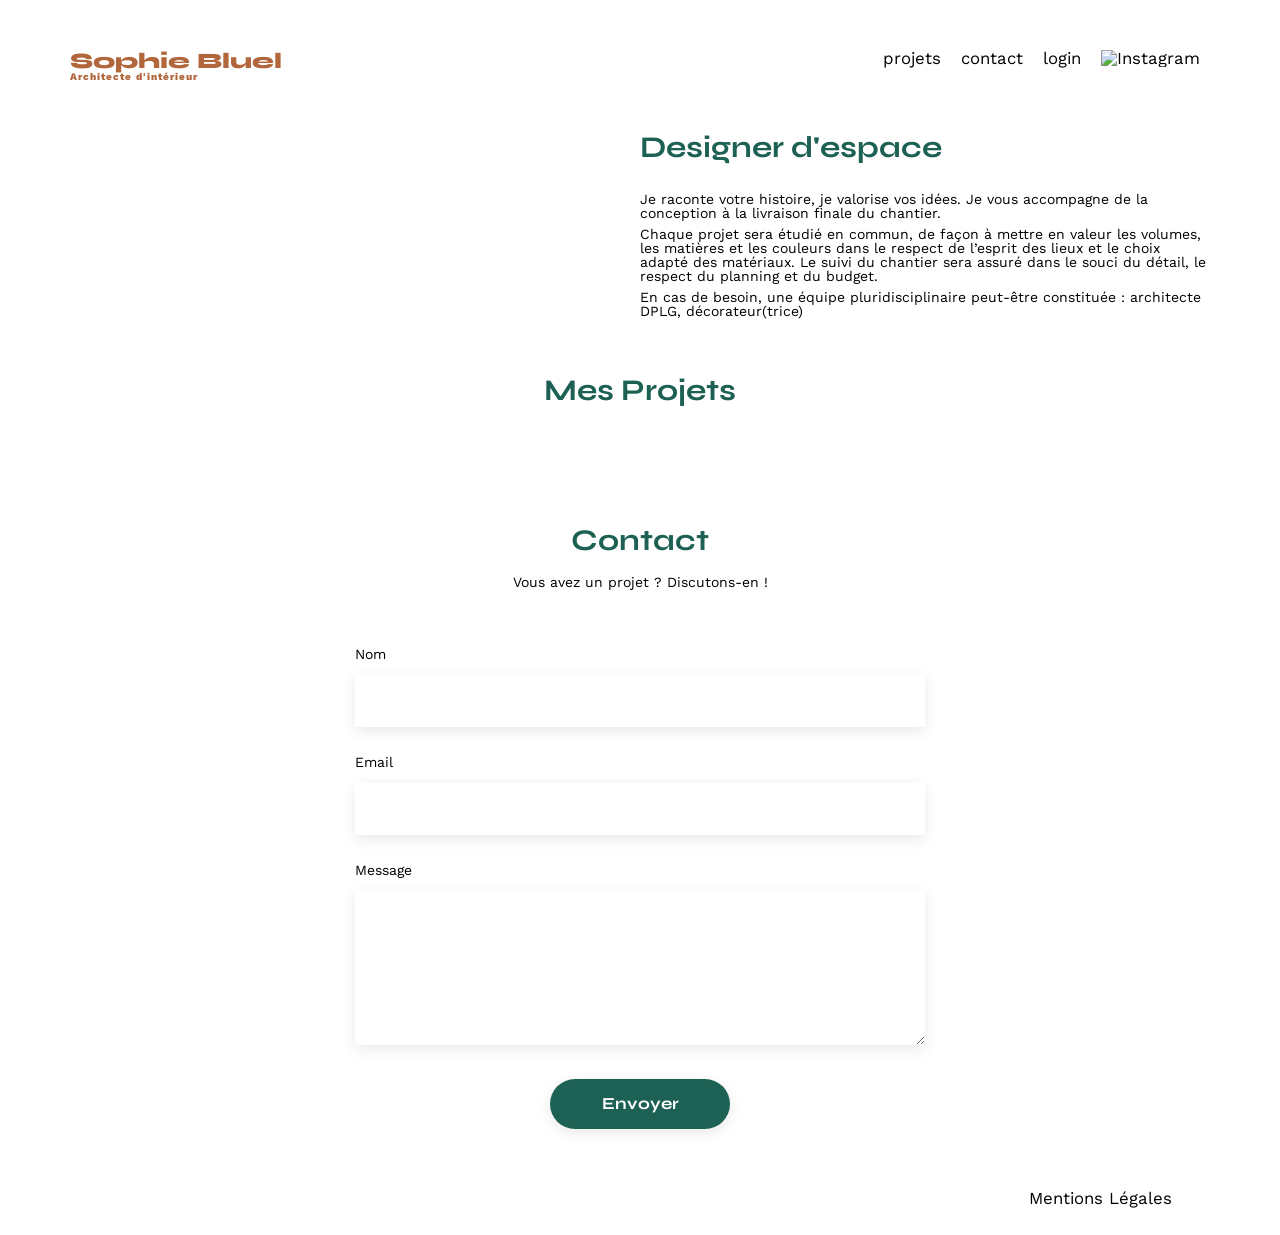
==== FrontEnd/index.html @ 79fe88b2 "ajout de la structure de la modale d’édition des projets" ====
<!DOCTYPE html>
<html lang="fr">
<head>
	<meta charset="UTF-8">
	<title>Sophie Bluel - Architecte d'intérieur</title>
	<meta name="viewport" content="width=device-width, initial-scale=1.0">
	<link rel="preconnect" href="https://fonts.googleapis.com">
	<link rel="preconnect" href="https://fonts.gstatic.com" crossorigin>
	<link href="https://fonts.googleapis.com/css2?family=Syne:wght@700;800&family=Work+Sans&display=swap" rel="stylesheet">
	<meta name="description" content="">
	<link rel="stylesheet" href="./assets/style.css">
</head>
<body>
<header>
	<h1>Sophie Bluel <span>Architecte d'intérieur</span></h1>
	<nav>
		<ul>
			<li>projets</li>
			<li>contact</li>
			<li>login</li>
			<li><img src="./assets/icons/instagram.png" alt="Instagram"></li>
		</ul>
	</nav>
</header>
<main>
	<section id="introduction">
		<figure>
			<img src="./assets/images/sophie-bluel.png" alt="">
		</figure>
		<article>
			<h2>Designer d'espace</h2>
			<p>Je raconte votre histoire, je valorise vos idées. Je vous accompagne de la conception à la livraison finale du chantier.</p>
			<p>Chaque projet sera étudié en commun, de façon à mettre en valeur les volumes, les matières et les couleurs dans le respect de l’esprit des lieux et le choix adapté des matériaux. Le suivi du chantier sera assuré dans le souci du détail, le respect du planning et du budget.</p>
			<p>En cas de besoin, une équipe pluridisciplinaire peut-être constituée : architecte DPLG, décorateur(trice)</p>
		</article>
	</section>
	<section id="portfolio">
		<h2>Mes Projets</h2>
		<div class="filters"></div>
		<div class="gallery"></div>
	</section>
	<section id="contact">
		<h2>Contact</h2>
		<p>Vous avez un projet ? Discutons-en !</p>
		<form action="#" method="post">
			<label for="name">Nom</label>
			<input type="text" name="name" id="name">
			<label for="email">Email</label>
			<input type="email" name="email" id="email">
			<label for="message">Message</label>
			<textarea name="message" id="message" cols="30" rows="10"></textarea>
			<input type="submit" value="Envoyer">
		</form>
	</section>
</main>

<footer>
	<nav>
		<ul>
			<li>Mentions Légales</li>
		</ul>
	</nav>
</footer>
<script src="script.js"></script>

</body>
</html>
---- FrontEnd/assets/style.css ----
/* http://meyerweb.com/eric/tools/css/reset/
   v2.0 | 20110126
   License: none (public domain)
*/

html, body, div, span, applet, object, iframe,
h1, h2, h3, h4, h5, h6, p, blockquote, pre,
a, abbr, acronym, address, big, cite, code,
del, dfn, em, img, ins, kbd, q, s, samp,
small, strike, strong, sub, sup, tt, var,
b, u, i, center,
dl, dt, dd, ol, ul, li,
fieldset, form, label, legend,
table, caption, tbody, tfoot, thead, tr, th, td,
article, aside, canvas, details, embed,
figure, figcaption, footer, header, hgroup,
menu, nav, output, ruby, section, summary,
time, mark, audio, video {
	margin: 0;
	padding: 0;
	border: 0;
	font-size: 100%;
	font: inherit;
	vertical-align: baseline;
}
/* HTML5 display-role reset for older browsers */
article, aside, details, figcaption, figure,
footer, header, hgroup, menu, nav, section {
	display: block;
}
body {
	line-height: 1;
}
ol, ul {
	list-style: none;
}
blockquote, q {
	quotes: none;
}
blockquote:before, blockquote:after,
q:before, q:after {
	content: '';
	content: none;
}
table {
	border-collapse: collapse;
	border-spacing: 0;
}
/** end reset css**/
body {
	max-width: 1140px;
	margin:auto;
	font-family: 'Work Sans' ;
	font-size: 14px;
}
header {
	display: flex;
	justify-content: space-between;
	margin: 50px 0
}
section {
	margin: 50px 0
}

h1{
	display: flex;
	flex-direction: column;
	font-family: 'Syne';
	font-size: 22px;
	font-weight: 800;
	color: #B1663C
}

h1 > span {
	font-family: 'Work Sans';
	font-size:10px;
	letter-spacing: 0.1em;
;
}

h2{
	font-family: 'Syne';
	font-weight: 700;
	font-size: 30px;
	color: #1D6154
}
nav ul {
	display: flex;
	align-items: center;
	list-style-type: none;

}
nav li {
	padding: 0 10px;
	font-size: 1.2em;
}

li:hover {
	color: #B1663C;
}
#introduction {
	display: flex;
	align-items: center;
}
#introduction figure {
	flex: 1
}
#introduction img {
	display: block;
	margin: auto;
	width: 80%;
}

#introduction article {
	flex: 1
}
#introduction h2 {
	margin-bottom: 1em;
}

#introduction p {
	margin-bottom: 0.5em;
}
#portfolio h2 {
	text-align: center;
	margin-bottom: 1em;
}

.filters {
  display: flex;
  justify-content: center;
  gap: 12px;
  margin-bottom: 40px;
  flex-wrap: wrap;
}


.filter-btn {
  background-color: white;
  border: 1px solid #1D6154;
  color: #1D6154;
  padding: 9px 22px;
  border-radius: 60px;
  cursor: pointer;
  font-family: 'Syne', sans-serif;
  font-size: 16px;
  font-weight: 700;
}


.filter-btn:hover {
  background-color: #1D6154;
  color: white;
}


.filter-btn.active {
  background-color: #1D6154;
  color: white;
}

.gallery {
	width: 100%;
	display: grid;
	grid-template-columns: 1fr 1fr 1fr;
	grid-column-gap: 20px;
	grid-row-gap: 20px;
}

.gallery img {
	width: 100%;

}
#contact {
	width: 50%;
margin: auto;
}
#contact > * {
	text-align: center;

}
#contact h2{
	margin-bottom: 20px;
}
#contact form {
	text-align: left;
	margin-top:30px;
	display: flex;
	flex-direction: column;
}

#contact input {
	height: 50px;
	font-size: 1.2em;
	border: none;
	box-shadow: 0px 4px 14px rgba(0, 0, 0, 0.09);
}
#contact label {
	margin: 2em 0 1em 0;
}
#contact textarea {
	border: none;
	box-shadow: 0px 4px 14px rgba(0, 0, 0, 0.09);
}

input[type="submit"]{
	font-family: 'Syne';
	font-weight: 700;
	color: white;
	background-color: #1D6154;
	margin : 2em auto ;
	width: 180px;
	text-align: center;
	border-radius: 60px ;
}

footer nav ul {
	display: flex;
	justify-content: flex-end;
	margin: 2em
}
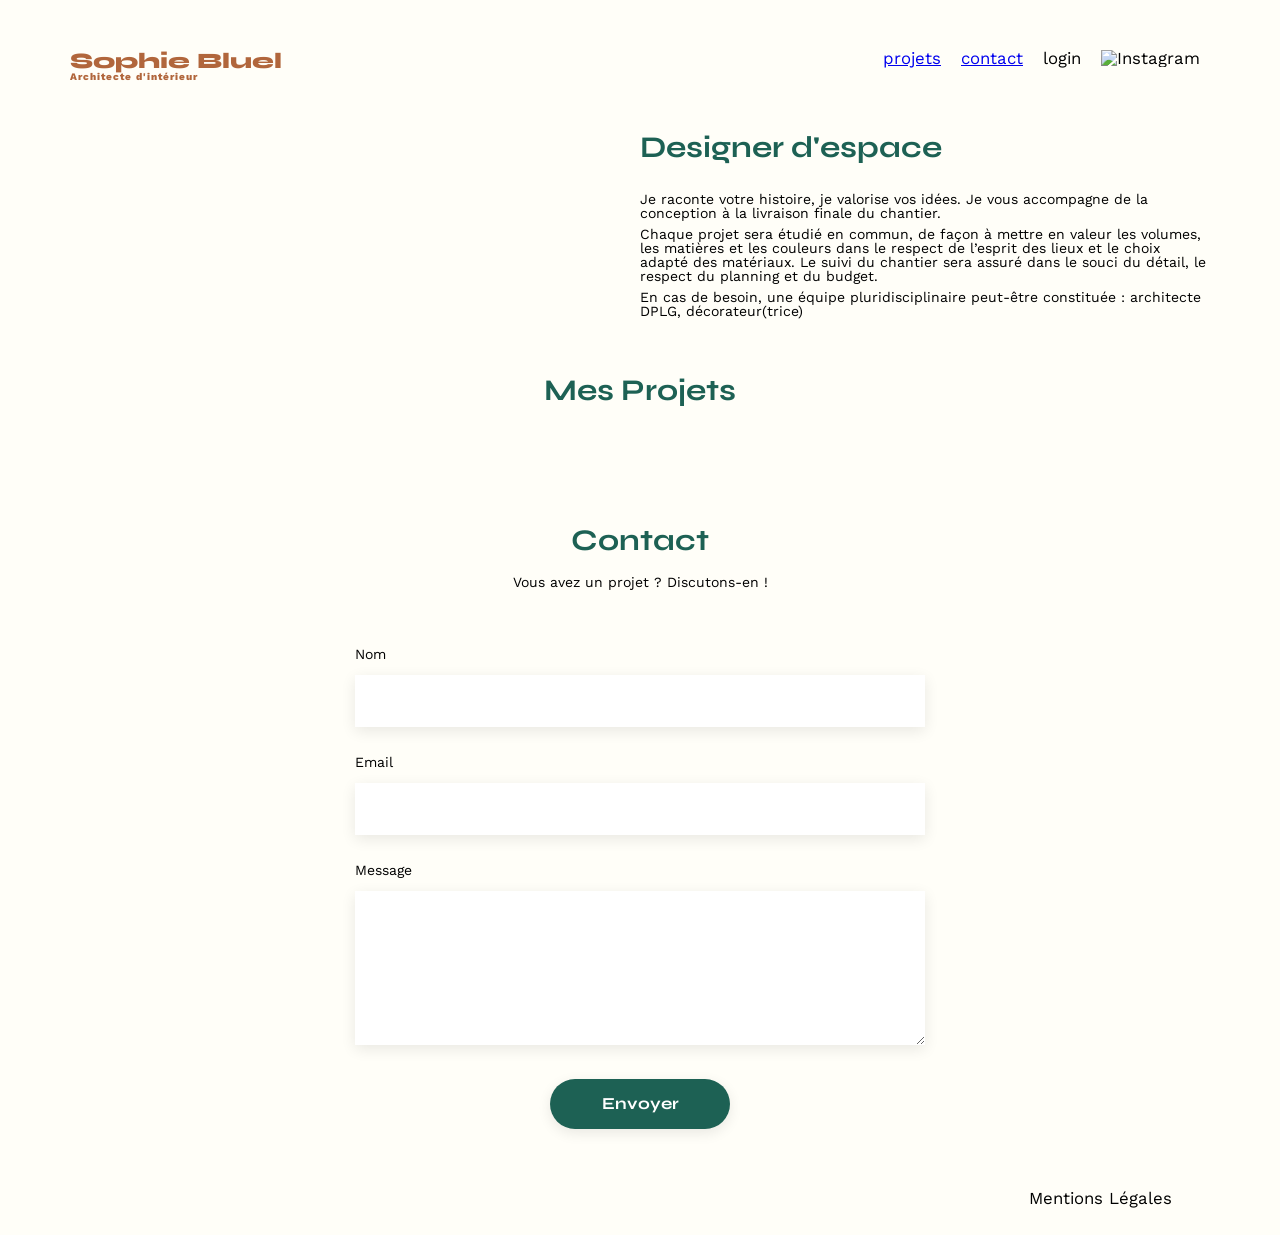
==== commit 03131627: "intégration de la structure du modale" ====
--- a/FrontEnd/index.html
+++ b/FrontEnd/index.html
@@ -15,9 +15,9 @@
 	<h1>Sophie Bluel <span>Architecte d'intérieur</span></h1>
 	<nav>
 		<ul>
-			<li>projets</li>
-			<li>contact</li>
-			<li>login</li>
+			<li><a href="./index.html">projets</a></li>
+            <li><a href="./index.html#contact">contact</a></li>
+			<li><a href="./login.html">login</a></li>
 			<li><img src="./assets/icons/instagram.png" alt="Instagram"></li>
 		</ul>
 	</nav>
@@ -61,6 +61,48 @@
 		</ul>
 	</nav>
 </footer>
+<!--  MODALE  -->
+<div id="modal-overlay" class="modal-overlay" style="display: none;">
+    <div class="modal" id="modal">
+        <span class="close-modal">&times;</span>
+
+        <!-- Contenu Galerie -->
+        <div class="modal-gallery-section">
+            <h3>Galerie photo</h3>
+            <div class="modal-gallery"></div>
+
+            <div class="modal-separator"></div>
+
+            <button class="open-add-photo">Ajouter une photo</button>
+        </div>
+
+        <!-- Contenu Ajout Photo -->
+        <div class="modal-add-section" style="display:none;">
+            <span class="back-arrow">←</span>
+            <h3>Ajout photo</h3>
+
+            <form id="add-photo-form">
+                <div class="add-photo-upload">
+                    <img id="preview-image" style="display:none;">
+                    <label for="photo-input" class="upload-btn">+ Ajouter photo</label>
+                    <input type="file" id="photo-input" accept="image/*" hidden>
+                    <p>jpg, png : 4mo max</p>
+                </div>
+
+                <label>Titre</label>
+                <input type="text" id="photo-title">
+
+                <label>Catégorie</label>
+                <select id="photo-category"></select>
+
+                <div class="modal-separator"></div>
+
+                <button class="validate-photo">Valider</button>
+            </form>
+        </div>
+    </div>
+</div>
+
 <script src="script.js"></script>
 
 </body>
--- a/FrontEnd/assets/style.css
+++ b/FrontEnd/assets/style.css
@@ -52,12 +52,15 @@
 	margin:auto;
 	font-family: 'Work Sans' ;
 	font-size: 14px;
+	background-color: #FFFEF8;
 }
 header {
 	display: flex;
 	justify-content: space-between;
 	margin: 50px 0
 }
+
+
 section {
 	margin: 50px 0
 }
@@ -220,3 +223,212 @@
 	margin: 2em
 }
 
+/* ---- PAGE LOGIN ---- */
+
+body.login-page header {
+    width: 80%;
+    margin: 0 auto;
+    padding-top: 30px;
+    display: flex;
+    justify-content: space-between;
+    align-items: center;
+    font-family: 'Syne', sans-serif;
+}
+
+body.login-page header img {
+    width: 20px;
+}
+
+
+body.login-page header nav ul {
+    display: flex;
+    gap: 15px;
+}
+
+body.login-page header nav ul li a {
+    text-decoration: none;
+    color: #1D6154;
+    font-family: 'Syne', sans-serif;
+    font-weight: 600;
+    font-size: 16px;
+}
+
+body.login-page header nav ul li a:hover {
+    color: #0E3F35;
+}
+
+#login {
+    width: 40%;
+    margin: 120px auto;
+    text-align: center;
+}
+
+#login h2 {
+    font-family: Syne, sans-serif;
+    font-size: 30px;
+    color: #1D6154;
+    margin-bottom: 40px;
+}
+
+.login-form {
+    display: flex;
+    flex-direction: column;
+    gap: 20px;
+}
+
+.login-form label {
+    text-align: left;
+    font-weight: 600;
+    font-family: Syne, sans-serif;
+    color: #1D6154;
+    margin-bottom: 5px;
+}
+
+
+.login-form input {
+    height: 45px;
+    border-radius: 5px;
+    border: 1px solid #ccc;
+    padding: 0 10px;
+	box-shadow: 0px 4px 14px rgba(0,0,0,0.09);
+
+}
+
+.login-form button {
+    margin-top: 20px;
+    background-color: #1D6154;
+    color: white;
+    border: none;
+    border-radius: 25px;
+    padding: 12px 30px;       
+    cursor: pointer;
+    font-family: Syne;
+    font-weight: 600;
+    width: auto;             
+    display: block;
+    margin-left: auto;
+    margin-right: auto;
+}       
+
+.login-form button:hover {
+    background-color: #0e3f35;
+}
+
+body.login-page footer {
+    background-color: white;   
+    width: 100%;
+    padding: 20px 40px;
+}
+
+body.login-page footer ul {
+    list-style: none;
+    text-align: right;   
+}
+
+body.login-page footer ul li {
+    font-family: 'Syne', sans-serif;
+    color: #1D6154;
+}
+
+.forgot {
+    display: block;
+    margin-top: 15px;
+    text-align: center;
+    text-decoration: underline;
+    color: #444;
+    font-family: Syne, sans-serif;
+    font-size: 14px;
+}
+
+/* Bandeau mode édition */
+.edit-banner {
+    background: black;
+    color: white;
+    text-align: center;
+    padding: 12px 0;
+    font-family: 'Syne', sans-serif;
+}
+
+/* Bouton modifier */
+.edit-btn {
+    margin-left: 15px;
+    font-family: 'Syne';
+    font-size: 14px;
+    border: none;
+    background: none;
+    cursor: pointer;
+}
+
+/* ---- MODALE ---- */
+
+.modal-overlay {
+    position: fixed;
+    top: 0;
+    left: 0;
+    width: 100%;
+    height: 100%;
+    background: rgba(0,0,0,0.6);
+    display: flex;
+    justify-content: center;
+    align-items: center;
+    z-index: 9999;
+}
+
+.modal {
+    background: white;
+    width: 600px;
+    border-radius: 15px;
+    padding: 30px;
+    position: relative;
+}
+
+.close-modal {
+    position: absolute;
+    top: 20px;
+    right: 20px;
+    font-size: 24px;
+    cursor: pointer;
+}
+
+.back-arrow {
+    cursor: pointer;
+    font-size: 22px;
+    position: absolute;
+    top: 20px;
+    left: 20px;
+}
+
+.modal-gallery {
+    display: grid;
+    grid-template-columns: repeat(5, 1fr);
+    gap: 10px;
+}
+
+.modal-gallery img {
+    width: 100%;
+    height: 120px;
+    object-fit: cover;
+    border-radius: 4px;
+}
+
+
+.modal-separator {
+    width: 100%;
+    height: 1px;
+    background: #ccc;
+    margin: 30px 0;
+}
+
+.open-add-photo,
+.validate-photo {
+    background-color: #1D6154;
+    color: white;
+    border: none;
+    border-radius: 25px;
+    padding: 12px 30px;
+    cursor: pointer;
+    display: block;
+    margin: 0 auto;
+}
+
+
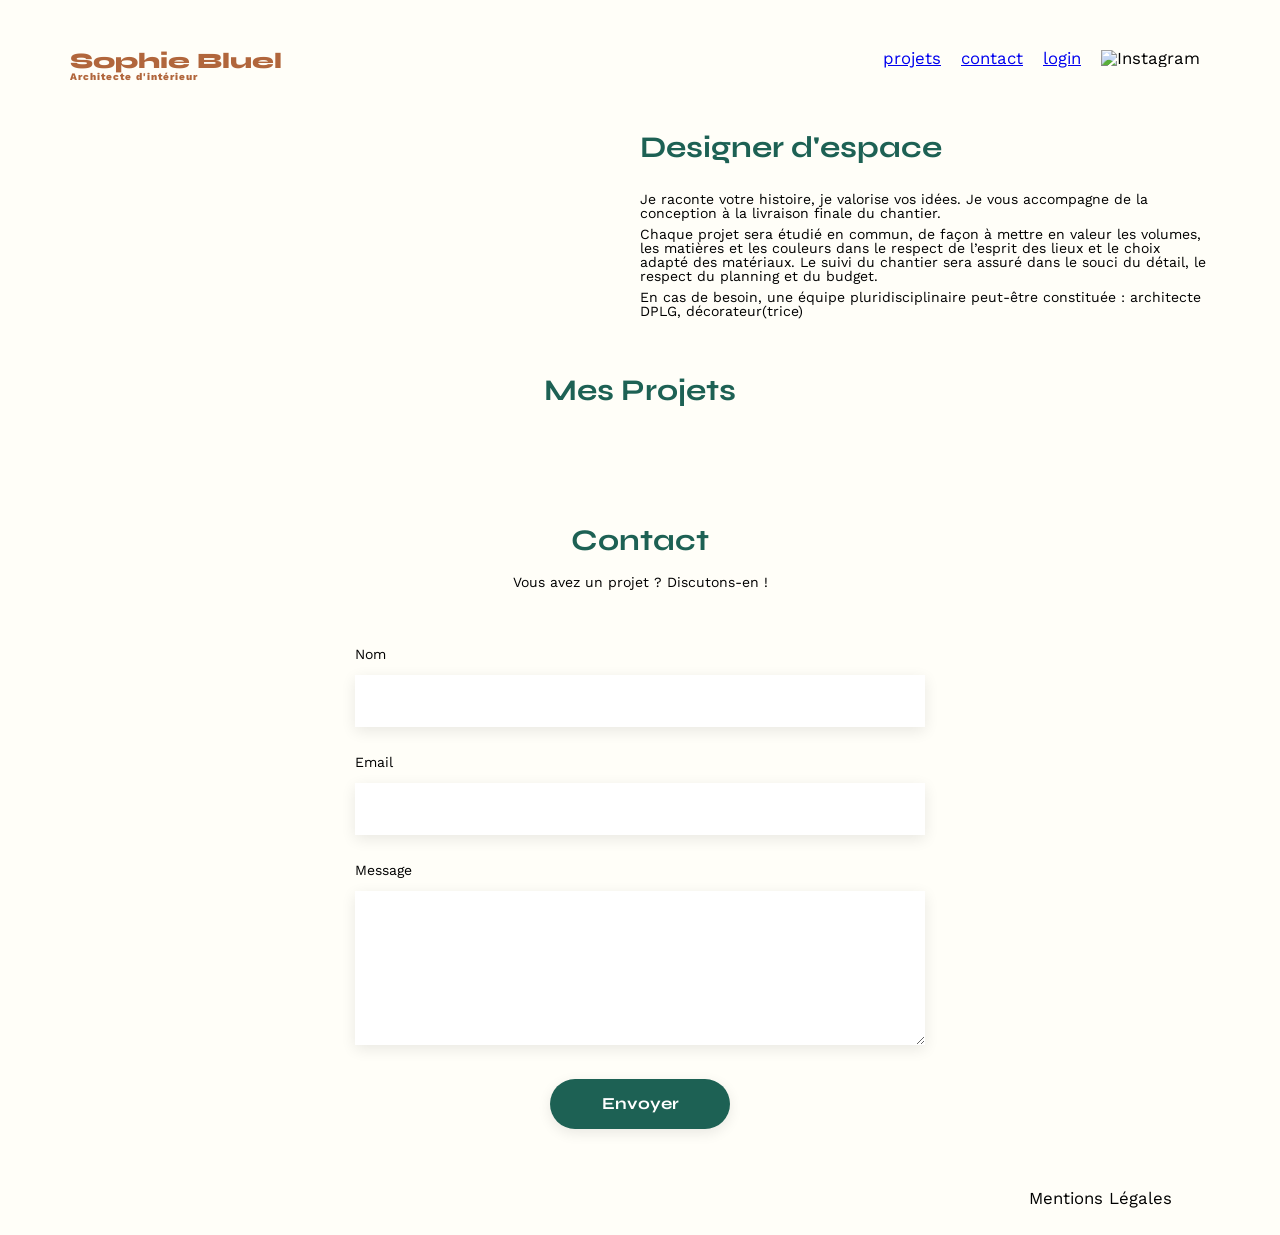
==== commit 5bef7bc2: "Intégration de la poubelle et mise en forme du code script.js" ====
--- a/FrontEnd/index.html
+++ b/FrontEnd/index.html
@@ -8,6 +8,11 @@
 	<link rel="preconnect" href="https://fonts.gstatic.com" crossorigin>
 	<link href="https://fonts.googleapis.com/css2?family=Syne:wght@700;800&family=Work+Sans&display=swap" rel="stylesheet">
 	<meta name="description" content="">
+	<link
+  rel="stylesheet"
+  href="https://cdnjs.cloudflare.com/ajax/libs/font-awesome/6.5.1/css/all.min.css"
+/>
+
 	<link rel="stylesheet" href="./assets/style.css">
 </head>
 <body>
@@ -77,13 +82,13 @@
         </div>
 
         <!-- Contenu Ajout Photo -->
-        <div class="modal-add-section" style="display:none;">
+        <div class="modal-add-section">
             <span class="back-arrow">←</span>
             <h3>Ajout photo</h3>
 
             <form id="add-photo-form">
                 <div class="add-photo-upload">
-                    <img id="preview-image" style="display:none;">
+                    <img id="preview-image">
                     <label for="photo-input" class="upload-btn">+ Ajouter photo</label>
                     <input type="file" id="photo-input" accept="image/*" hidden>
                     <p>jpg, png : 4mo max</p>
--- a/FrontEnd/assets/style.css
+++ b/FrontEnd/assets/style.css
@@ -47,6 +47,8 @@
 	border-spacing: 0;
 }
 /** end reset css**/
+
+
 body {
 	max-width: 1140px;
 	margin:auto;
@@ -59,7 +61,6 @@
 	justify-content: space-between;
 	margin: 50px 0
 }
-
 
 section {
 	margin: 50px 0
@@ -347,6 +348,7 @@
     text-align: center;
     padding: 12px 0;
     font-family: 'Syne', sans-serif;
+	
 }
 
 /* Bouton modifier */
@@ -382,6 +384,18 @@
     position: relative;
 }
 
+.modal-add-section {
+  display: none;
+}
+
+.modal-gallery-section {
+  display: block;
+}
+
+#preview-image {
+  display: none;
+}
+
 .close-modal {
     position: absolute;
     top: 20px;
@@ -411,6 +425,15 @@
     border-radius: 4px;
 }
 
+.modal-item {
+  position: relative;
+}
+
+.delete-btn {
+  position: absolute;
+  top: 5px;
+  right: 5px;
+}
 
 .modal-separator {
     width: 100%;
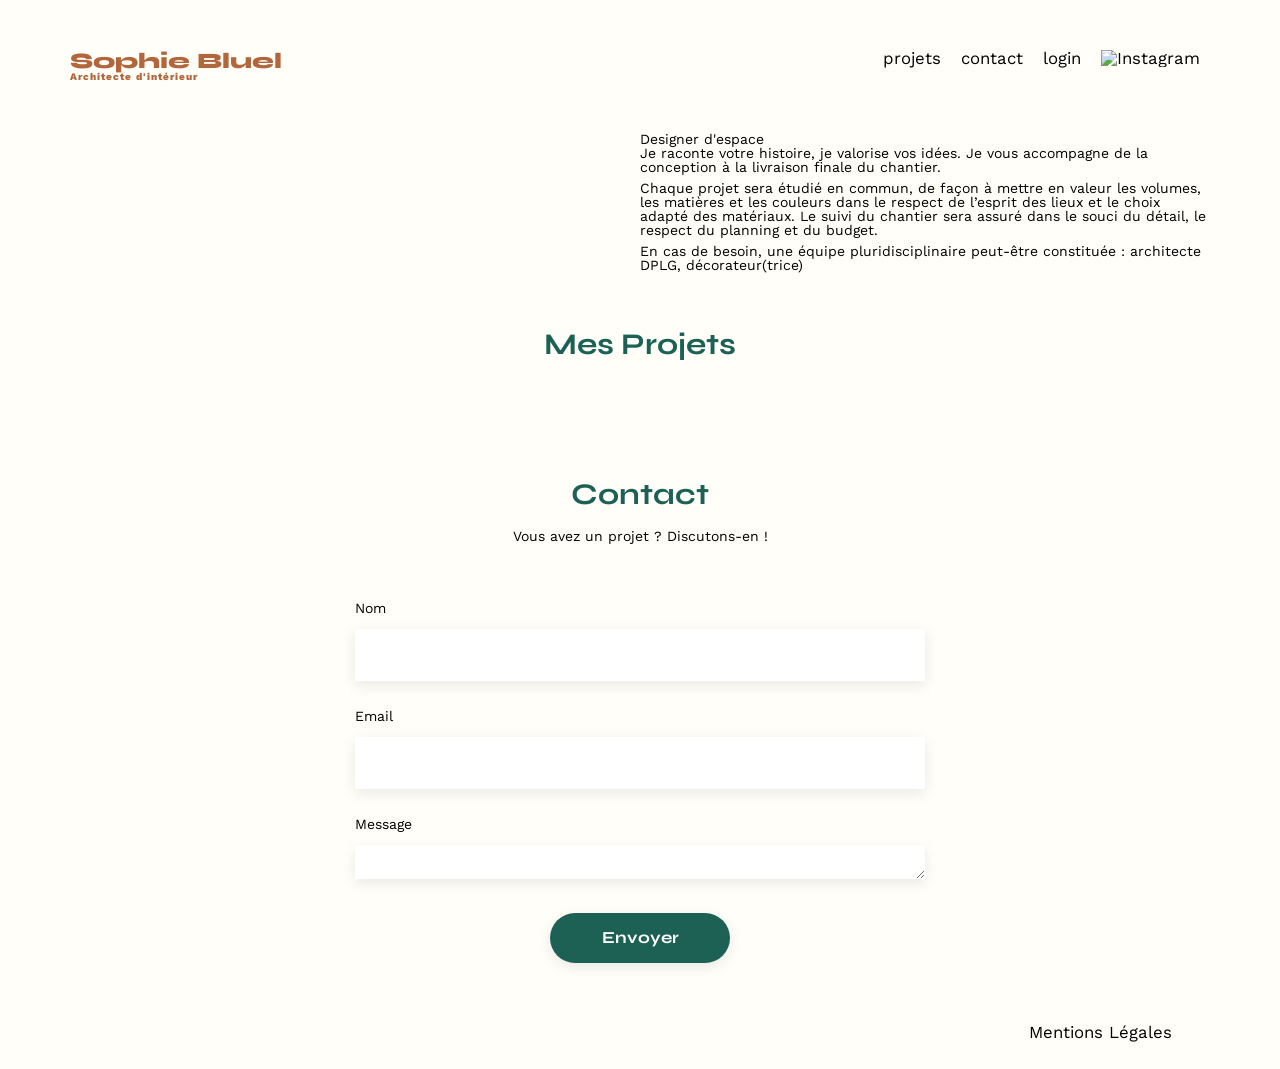
==== commit 9e69c6e6: "Validation du formulaire de contact (regex)" ====
--- a/FrontEnd/index.html
+++ b/FrontEnd/index.html
@@ -8,12 +8,11 @@
 	<link rel="preconnect" href="https://fonts.gstatic.com" crossorigin>
 	<link href="https://fonts.googleapis.com/css2?family=Syne:wght@700;800&family=Work+Sans&display=swap" rel="stylesheet">
 	<meta name="description" content="">
-	<link
-  rel="stylesheet"
-  href="https://cdnjs.cloudflare.com/ajax/libs/font-awesome/6.5.1/css/all.min.css"
-/>
+	<link rel="stylesheet" href="https://cdnjs.cloudflare.com/ajax/libs/font-awesome/6.5.1/css/all.min.css">
+
 
 	<link rel="stylesheet" href="./assets/style.css">
+	<script src="script.js" defer></script>
 </head>
 <body>
 <header>
@@ -29,11 +28,12 @@
 </header>
 <main>
 	<section id="introduction">
+		<h2 class="visually-hidden">Introduction</h2>
 		<figure>
 			<img src="./assets/images/sophie-bluel.png" alt="">
 		</figure>
 		<article>
-			<h2>Designer d'espace</h2>
+			<h3>Designer d'espace</h3>
 			<p>Je raconte votre histoire, je valorise vos idées. Je vous accompagne de la conception à la livraison finale du chantier.</p>
 			<p>Chaque projet sera étudié en commun, de façon à mettre en valeur les volumes, les matières et les couleurs dans le respect de l’esprit des lieux et le choix adapté des matériaux. Le suivi du chantier sera assuré dans le souci du détail, le respect du planning et du budget.</p>
 			<p>En cas de besoin, une équipe pluridisciplinaire peut-être constituée : architecte DPLG, décorateur(trice)</p>
@@ -47,15 +47,21 @@
 	<section id="contact">
 		<h2>Contact</h2>
 		<p>Vous avez un projet ? Discutons-en !</p>
-		<form action="#" method="post">
-			<label for="name">Nom</label>
-			<input type="text" name="name" id="name">
-			<label for="email">Email</label>
-			<input type="email" name="email" id="email">
-			<label for="message">Message</label>
-			<textarea name="message" id="message" cols="30" rows="10"></textarea>
-			<input type="submit" value="Envoyer">
-		</form>
+		<form id="contact-form">
+  <label for="name">Nom</label>
+  <input type="text" id="name">
+
+  <label for="email">Email</label>
+  <input type="email" id="email">
+
+  <label for="message">Message</label>
+  <textarea id="message"></textarea>
+
+  <input type="submit" value="Envoyer">
+
+  <p class="contact-error"></p>
+</form>
+
 	</section>
 </main>
 
@@ -66,6 +72,7 @@
 		</ul>
 	</nav>
 </footer>
+
 <!--  MODALE  -->
 <div id="modal-overlay" class="modal-overlay" style="display: none;">
     <div class="modal" id="modal">
@@ -88,7 +95,7 @@
 
             <form id="add-photo-form">
                 <div class="add-photo-upload">
-                    <img id="preview-image">
+                    <img id="preview-image" src="#" alt="Aperçu de l’image sélectionnée">
                     <label for="photo-input" class="upload-btn">+ Ajouter photo</label>
                     <input type="file" id="photo-input" accept="image/*" hidden>
                     <p>jpg, png : 4mo max</p>
@@ -102,13 +109,11 @@
 
                 <div class="modal-separator"></div>
 
-                <button class="validate-photo">Valider</button>
+               <button class="validate-photo" type="submit">Valider</button>
             </form>
         </div>
     </div>
 </div>
 
-<script src="script.js"></script>
-
 </body>
 </html>
--- a/FrontEnd/assets/style.css
+++ b/FrontEnd/assets/style.css
@@ -79,7 +79,7 @@
 	font-family: 'Work Sans';
 	font-size:10px;
 	letter-spacing: 0.1em;
-;
+
 }
 
 h2{
@@ -92,8 +92,13 @@
 	display: flex;
 	align-items: center;
 	list-style-type: none;
-
-}
+}
+
+nav a {
+  text-decoration: none;
+  color: inherit;
+}
+
 nav li {
 	padding: 0 10px;
 	font-size: 1.2em;
@@ -113,6 +118,11 @@
 	display: block;
 	margin: auto;
 	width: 80%;
+}
+
+.visually-hidden {
+  position: absolute;
+  left: -9999px;
 }
 
 #introduction article {
@@ -226,41 +236,48 @@
 
 /* ---- PAGE LOGIN ---- */
 
+/* ======================================================
+   PAGE LOGIN – HEADER
+   Spécifique à la page de connexion (body.login-page)
+   ====================================================== */
+
 body.login-page header {
-    width: 80%;
-    margin: 0 auto;
-    padding-top: 30px;
-    display: flex;
-    justify-content: space-between;
-    align-items: center;
-    font-family: 'Syne', sans-serif;
+    width: 80%;                     /* Largeur du header */
+    margin: 0 auto;                 /* Centrage horizontal */
+    padding-top: 30px;              /* Espacement haut */
+    display: flex;                  /* Alignement en ligne */
+    justify-content: space-between; /* Logo à gauche, nav à droite */
+    align-items: center;            /* Alignement vertical */
 }
 
 body.login-page header img {
-    width: 20px;
-}
-
-
+    width: 20px;                    /* Taille du logo */
+}
+
+/* Navigation du header */
 body.login-page header nav ul {
-    display: flex;
-    gap: 15px;
+    display: flex;                  /* Liens en ligne */
+    gap: 15px;                      /* Espacement entre les liens */
 }
 
 body.login-page header nav ul li a {
-    text-decoration: none;
-    color: #1D6154;
-    font-family: 'Syne', sans-serif;
     font-weight: 600;
     font-size: 16px;
 }
 
+/* Effet hover sur les liens */
 body.login-page header nav ul li a:hover {
     color: #0E3F35;
 }
 
+
+/* ======================================================
+   SECTION LOGIN
+   ====================================================== */
+
 #login {
     width: 40%;
-    margin: 120px auto;
+    margin: 120px auto;             /* Centrage + espacement vertical */
     text-align: center;
 }
 
@@ -271,10 +288,11 @@
     margin-bottom: 40px;
 }
 
+/* Formulaire de connexion */
 .login-form {
     display: flex;
-    flex-direction: column;
-    gap: 20px;
+    flex-direction: column;         /* Champs en colonne */
+    gap: 20px;                      /* Espacement entre champs */
 }
 
 .login-form label {
@@ -285,52 +303,38 @@
     margin-bottom: 5px;
 }
 
-
+/* Champs input */
 .login-form input {
     height: 45px;
     border-radius: 5px;
     border: 1px solid #ccc;
     padding: 0 10px;
-	box-shadow: 0px 4px 14px rgba(0,0,0,0.09);
-
-}
-
+    box-shadow: 0px 4px 14px rgba(0,0,0,0.09); /* Ombre sous le champ */
+}
+
+/* Bouton de connexion */
 .login-form button {
     margin-top: 20px;
     background-color: #1D6154;
     color: white;
     border: none;
     border-radius: 25px;
-    padding: 12px 30px;       
+    padding: 12px 30px;
     cursor: pointer;
     font-family: Syne;
     font-weight: 600;
-    width: auto;             
+    width: auto;
     display: block;
     margin-left: auto;
     margin-right: auto;
-}       
-
+}
+
+/* Hover bouton login */
 .login-form button:hover {
     background-color: #0e3f35;
 }
 
-body.login-page footer {
-    background-color: white;   
-    width: 100%;
-    padding: 20px 40px;
-}
-
-body.login-page footer ul {
-    list-style: none;
-    text-align: right;   
-}
-
-body.login-page footer ul li {
-    font-family: 'Syne', sans-serif;
-    color: #1D6154;
-}
-
+/* Lien "mot de passe oublié" */
 .forgot {
     display: block;
     margin-top: 15px;
@@ -341,17 +345,41 @@
     font-size: 14px;
 }
 
-/* Bandeau mode édition */
+
+/* ======================================================
+   FOOTER PAGE LOGIN
+   ====================================================== */
+
+body.login-page footer {
+    background-color: white;
+    width: 100%;
+    padding: 20px 40px;
+}
+
+body.login-page footer ul {
+    list-style: none;
+    text-align: right;
+}
+
+body.login-page footer ul li {
+    font-family: 'Syne', sans-serif;
+    color: #1D6154;
+}
+
+
+/* ======================================================
+   MODE ÉDITION (bandeau admin)
+   ====================================================== */
+
 .edit-banner {
     background: black;
     color: white;
     text-align: center;
     padding: 12px 0;
     font-family: 'Syne', sans-serif;
-	
-}
-
-/* Bouton modifier */
+}
+
+/* Bouton "modifier" */
 .edit-btn {
     margin-left: 15px;
     font-family: 'Syne';
@@ -361,15 +389,18 @@
     cursor: pointer;
 }
 
-/* ---- MODALE ---- */
+
+/* ======================================================
+   MODALE – STRUCTURE GÉNÉRALE
+   ====================================================== */
 
 .modal-overlay {
-    position: fixed;
+    position: fixed;                /* Recouvre toute la page */
     top: 0;
     left: 0;
     width: 100%;
     height: 100%;
-    background: rgba(0,0,0,0.6);
+    background: rgba(0,0,0,0.6);    /* Fond sombre */
     display: flex;
     justify-content: center;
     align-items: center;
@@ -384,16 +415,13 @@
     position: relative;
 }
 
+/* Sections internes de la modale */
 .modal-add-section {
-  display: none;
+    display: none;                  /* Ajout photo caché par défaut */
 }
 
 .modal-gallery-section {
-  display: block;
-}
-
-#preview-image {
-  display: none;
+    display: block;                 /* Galerie visible par défaut */
 }
 
 .close-modal {
@@ -412,6 +440,11 @@
     left: 20px;
 }
 
+
+/* ======================================================
+   GALERIE DANS LA MODALE
+   ====================================================== */
+
 .modal-gallery {
     display: grid;
     grid-template-columns: repeat(5, 1fr);
@@ -426,13 +459,13 @@
 }
 
 .modal-item {
-  position: relative;
+    position: relative;
 }
 
 .delete-btn {
-  position: absolute;
-  top: 5px;
-  right: 5px;
+    position: absolute;
+    top: 5px;
+    right: 5px;
 }
 
 .modal-separator {
@@ -442,11 +475,17 @@
     margin: 30px 0;
 }
 
+
+/* ======================================================
+   BOUTONS MODALE
+   ====================================================== */
+
 .open-add-photo,
 .validate-photo {
     background-color: #1D6154;
     color: white;
     border: none;
+    font-family: 'Syne', sans-serif;
     border-radius: 25px;
     padding: 12px 30px;
     cursor: pointer;
@@ -455,3 +494,133 @@
 }
 
 
+/* ======================================================
+   ZONE AJOUT PHOTO
+   ====================================================== */
+
+.add-photo-upload {
+    background-color: #E8F1F6;
+    height: 170px;
+    border-radius: 3px;
+    display: flex;
+    flex-direction: column;
+    justify-content: center;
+    align-items: center;
+    gap: 10px;
+    margin-bottom: 30px;
+    position: relative;
+}
+
+/* Icône image */
+.add-photo-upload::before {
+    content: "\f03e";
+    font-family: "Font Awesome 6 Free";
+    font-weight: 400;
+    font-size: 58px;
+    color: #B9C5CC;
+}
+
+.upload-btn {
+    background-color: #CBD6DC;
+    color: #306685;
+    padding: 10px 20px;
+    border-radius: 20px;
+    cursor: pointer;
+    font-weight: 500;
+}
+
+.add-photo-upload p {
+    font-size: 12px;
+    color: #444;
+}
+
+/* Image preview */
+#preview-image {
+    position: absolute;
+    inset: 0;
+    width: 100%;
+    height: 100%;
+    object-fit: cover;
+    display: none;
+    border-radius: 3px;
+}
+
+
+/* ======================================================
+   FORMULAIRE AJOUT PHOTO
+   ====================================================== */
+
+#add-photo-form {
+    display: flex;
+    flex-direction: column;
+    gap: 15px;
+}
+
+.modal-add-section h3 {
+    text-align: center;
+    font-size: 18px;
+    font-weight: 700;
+    margin-bottom: 24px;
+}
+
+/* Labels */
+.modal-add-section label {
+    margin-bottom: 8px;
+    font-family: 'Work Sans';
+    font-size: 14px;
+    font-weight: 500;
+    color: #3D3D3D;
+}
+
+/* Champ titre */
+#photo-title {
+    width: 560px;
+    height: 51px;
+    border: none;
+    border-radius: 3px;
+    background-color: #FFFFFF;
+    box-shadow: 0 4px 14px rgba(0, 0, 0, 0.09);
+    padding: 0 16px;
+    font-family: 'Work Sans';
+    font-size: 14px;
+    color: #000;
+    margin-bottom: 20px;
+}
+
+#photo-title:focus {
+    outline: none;
+    box-shadow: 0 0 0 2px rgba(36, 36, 36, 0.3);
+}
+
+/* Select catégorie */
+#photo-category {
+    width: 600px;
+    height: 51px;
+    background-color: #FFFFFF;
+    border: none;
+    border-radius: 3px;
+    box-shadow: 0 4px 14px rgba(0, 0, 0, 0.09);
+    padding: 0 16px;
+    font-family: 'Work Sans';
+    font-size: 14px;
+    color: #000;
+    margin-bottom: 30px;
+}
+
+/* Bouton valider */
+.validate-photo {
+    width: 237px;
+    height: 36px;
+    margin-top: 20px;
+    border-radius: 60px;
+    background-color: #1D6154;
+    box-shadow: 0 4px 14px rgba(0, 0, 0, 0.09);
+    font-family: 'Syne';
+    font-size: 14px;
+    font-weight: 700;
+    cursor: pointer;
+}
+
+
+
+
